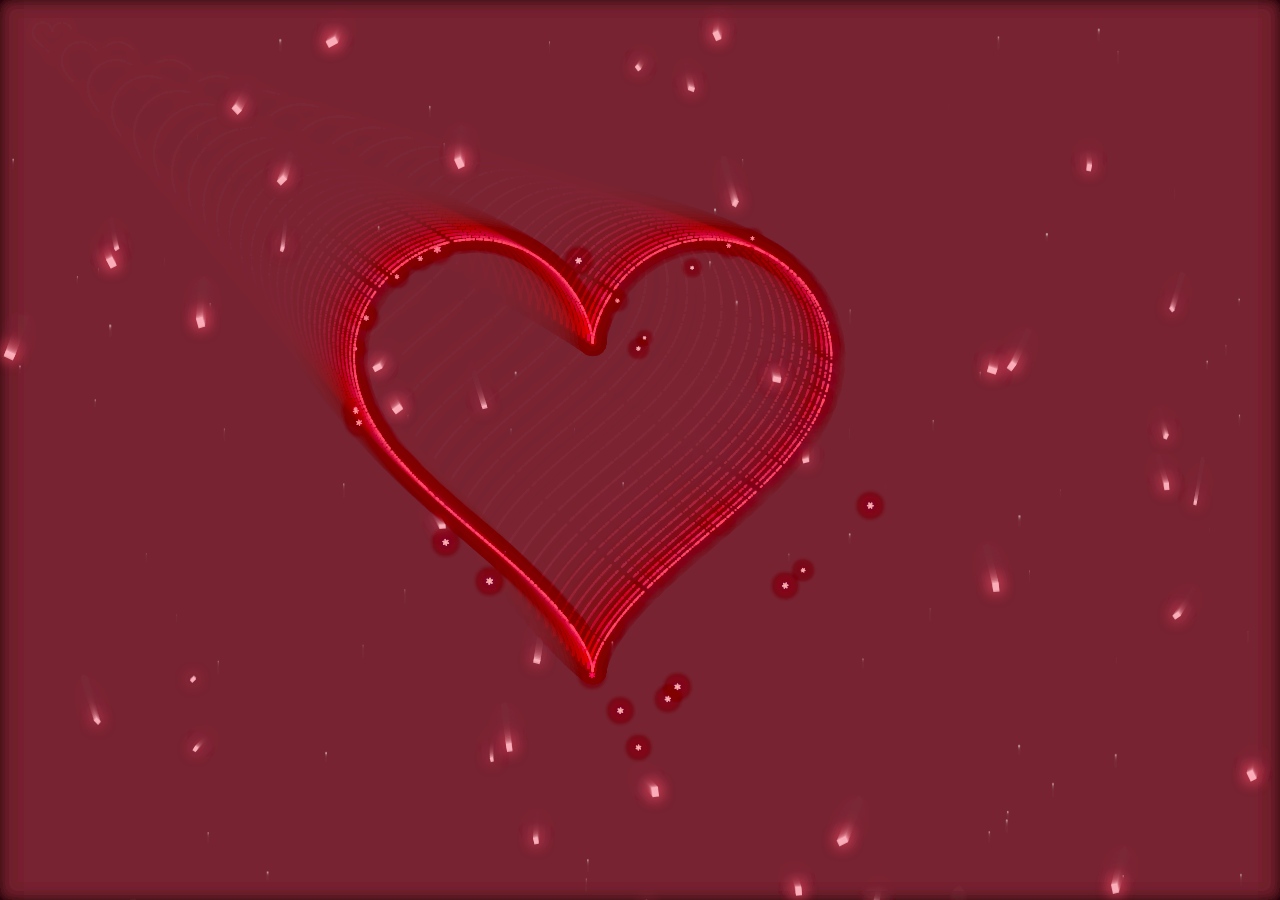
==== index.html @ 6e3b3650 "Rename surpresa.html to index.html" ====
<!DOCTYPE html>
<html lang="pt-BR">
<head>
  <meta charset="UTF-8">
  <title>Pra você</title>
  <link rel="stylesheet" href="style.css">
</head>
<body>

<canvas id="canvas"></canvas>

<div class="message">
  <h1 id="nome">Camily❤️</h1>
  <p>Você é tudo pra mim.</p>
</div>

<div class="polaroids" id="polaroids"></div>

<audio id="music" loop>
  <source src="Musica/musica2.mp3" type="audio/mpeg">
</audio>

<script src="script.js"></script>
</body>
</html>
---- style.css ----
body {
  margin: 0;
  background: black;
  overflow: hidden;
  font-family: Arial, sans-serif;
}

canvas {
  display: block;
}

/* 💌 mensagem */
.message {
  position: absolute;
  top: 50%;
  left: 50%;
  transform: translate(-50%, -50%);
  
  color: #ff4d6d;
  text-align: center;
  z-index: 999;

  opacity: 0;
  transition: opacity 2s ease;

  animation: pulse 2s infinite;
}

.message.show {
  opacity: 1;
}

@keyframes pulse {
  0% { transform: translate(-50%, -50%) scale(1); }
  50% { transform: translate(-50%, -50%) scale(1.05); }
  100% { transform: translate(-50%, -50%) scale(1); }
}

/* 📸 polaroids desktop */
.polaroids {
  position: absolute;
  width: 100%;
  height: 100%;
  top: 0;
  left: 0;
  z-index: 5;
  pointer-events: none;
}

.polaroid {
  position: absolute;
  width: 130px;
  background: #fff;
  padding: 10px 10px 30px 10px;
  border-radius: 4px;
  box-shadow: 0 20px 40px rgba(0,0,0,0.6);

  opacity: 0;
  transform: translateY(-200px) scale(0.6);
  transition: transform 1.2s ease, opacity 1s ease;
}

.polaroid img {
  width: 100%;
  display: block;
  border-radius: 2px;
}

.polaroid.show {
  opacity: 1;
  transform: translateY(0) scale(1) rotate(var(--rotate));
}

.polaroid.focus {
  z-index: 20;
  transform: scale(1.8) rotate(0deg) !important;
}

/* 📱 mobile */
@media (max-width: 768px) {

  .message {
    top: 20%;
    transform: translateX(-50%);
  }

  .polaroids {
    display: flex;
    justify-content: center;
    align-items: center;
  }

  .polaroid {
    width: 70vw;
    max-width: 260px;

    left: 50% !important;
    top: 55% !important;

    transform: translate(-50%, -50%) scale(0.8);
    opacity: 0;
  }

  .polaroid.active {
    opacity: 1;
    transform: translate(-50%, -50%) scale(1);
    z-index: 10;
  }

  .polaroid.exit {
    transform: translate(-50%, -80%) scale(0.9);
    opacity: 0;
  }
}
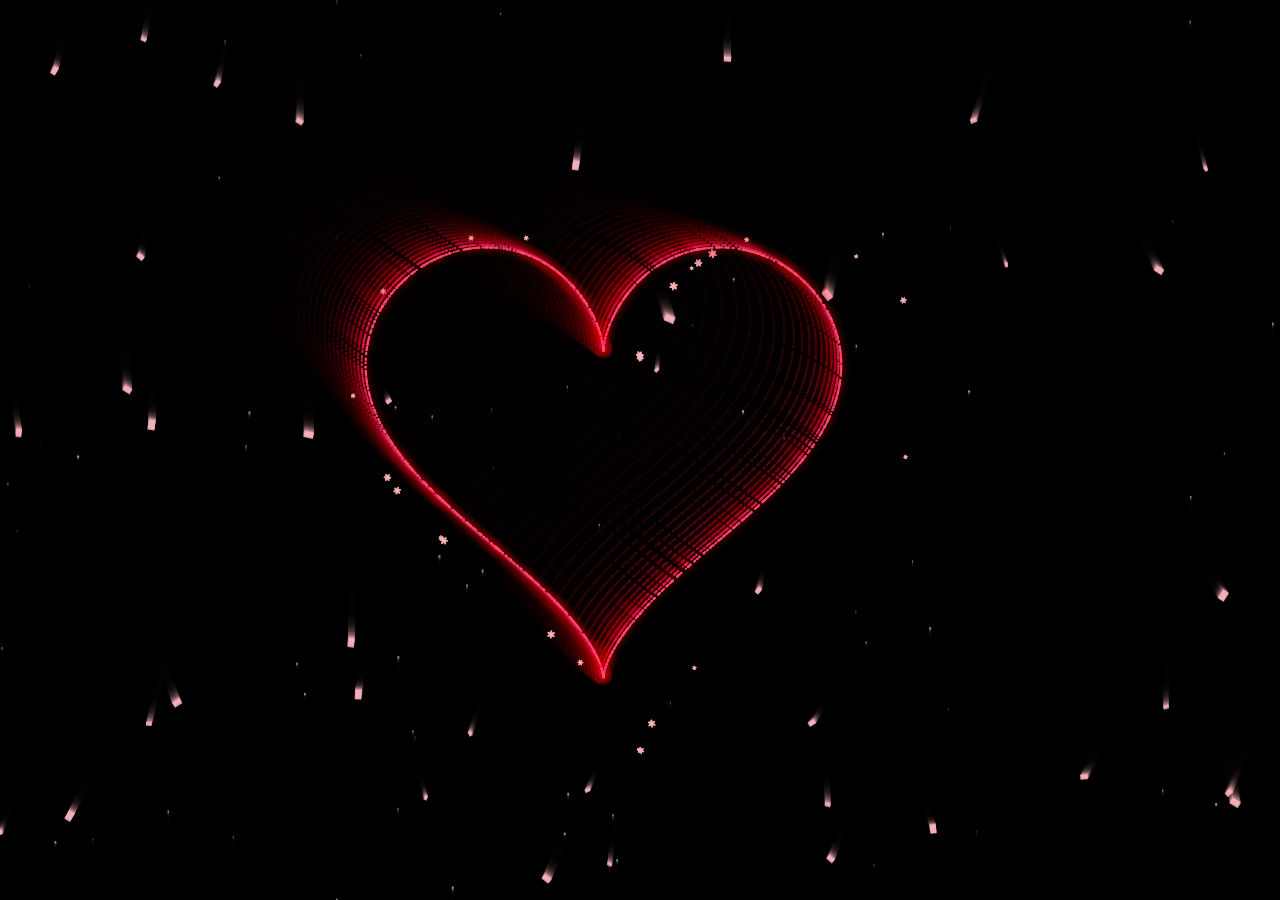
==== commit 1eb3c567: "Rename surpresa.html to index.html" ====
--- a/index.html
+++ b/index.html
@@ -3,6 +3,10 @@
 <head>
   <meta charset="UTF-8">
   <title>Pra você</title>
+
+  <!-- 🔥 ESSENCIAL PARA MOBILE -->
+  <meta name="viewport" content="width=device-width, initial-scale=1.0">
+
   <link rel="stylesheet" href="style.css">
 </head>
 <body>
--- a/style.css
+++ b/style.css
@@ -3,6 +3,7 @@
   background: black;
   overflow: hidden;
   font-family: Arial, sans-serif;
+  touch-action: none;
 }
 
 canvas {
@@ -36,7 +37,7 @@
   100% { transform: translate(-50%, -50%) scale(1); }
 }
 
-/* 📸 polaroids desktop */
+/* 📸 polaroids */
 .polaroids {
   position: absolute;
   width: 100%;
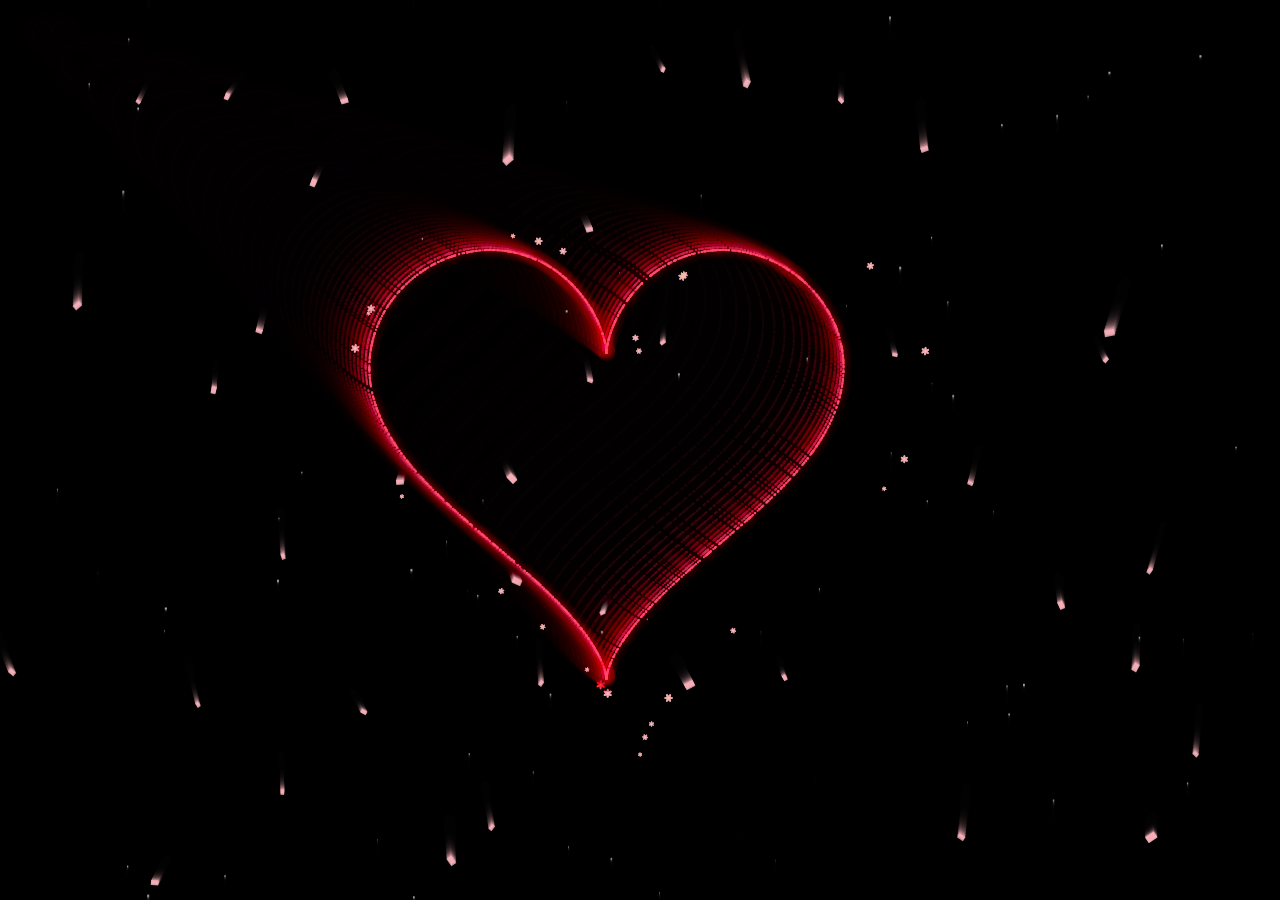
==== commit 481b24d5: "Update index.html" ====
--- a/index.html
+++ b/index.html
@@ -1,27 +1,24 @@
 <!DOCTYPE html>
 <html lang="pt-BR">
 <head>
-  <meta charset="UTF-8">
-  <title>Pra você</title>
-
-  <!-- 🔥 ESSENCIAL PARA MOBILE -->
-  <meta name="viewport" content="width=device-width, initial-scale=1.0">
-
-  <link rel="stylesheet" href="style.css">
+    <meta charset="UTF-8">
+    <meta name="viewport" content="width=device-width, initial-scale=1.0, maximum-scale=1.0, user-scalable=no">
+    <title>Pra você</title>
+    <link rel="stylesheet" href="style.css">
 </head>
 <body>
 
 <canvas id="canvas"></canvas>
 
-<div class="message">
-  <h1 id="nome">Camily❤️</h1>
-  <p>Você é tudo pra mim.</p>
+<div class="message" id="main-message">
+    <h1 id="nome">Camily❤️</h1>
+    <p>Você é tudo pra mim.</p>
 </div>
 
 <div class="polaroids" id="polaroids"></div>
 
 <audio id="music" loop>
-  <source src="Musica/musica2.mp3" type="audio/mpeg">
+    <source src="Musica/musica2.mp3" type="audio/mpeg">
 </audio>
 
 <script src="script.js"></script>
--- a/style.css
+++ b/style.css
@@ -13,7 +13,7 @@
 /* 💌 mensagem */
 .message {
   position: absolute;
-  top: 50%;
+  top: 35%;
   left: 50%;
   transform: translate(-50%, -50%);
   
@@ -112,4 +112,4 @@
     transform: translate(-50%, -80%) scale(0.9);
     opacity: 0;
   }
-}+}
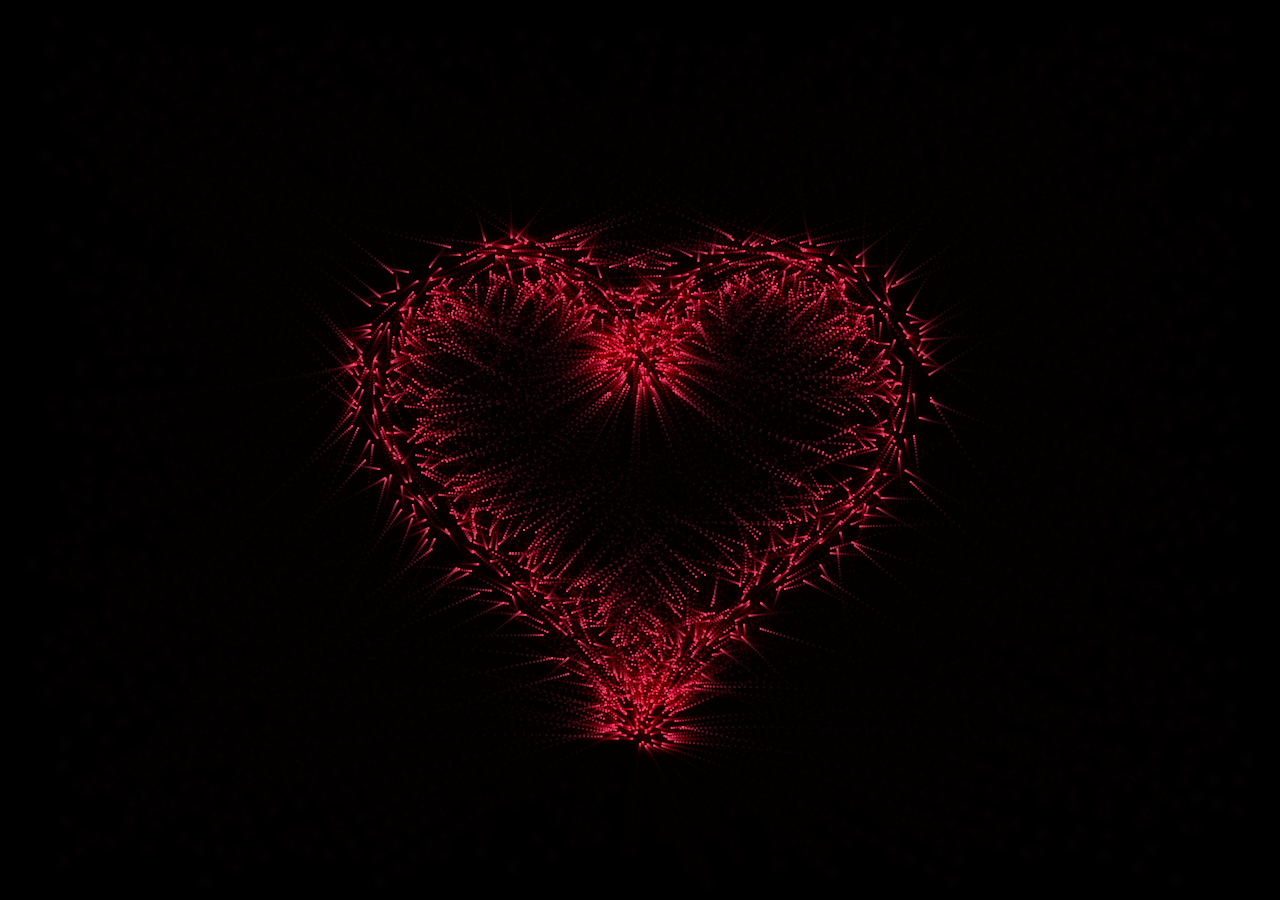
==== commit fd8d7eba: "Update index.html" ====
--- a/index.html
+++ b/index.html
@@ -11,7 +11,7 @@
 <canvas id="canvas"></canvas>
 
 <div class="message" id="main-message">
-    <h1 id="nome">Camily❤️</h1>
+    <h1 id="nome">NOME❤️</h1>
     <p>Você é tudo pra mim.</p>
 </div>
 
--- a/style.css
+++ b/style.css
@@ -1,115 +1,101 @@
-body {
-  margin: 0;
-  background: black;
-  overflow: hidden;
-  font-family: Arial, sans-serif;
-  touch-action: none;
+body, html {
+    margin: 0;
+    padding: 0;
+    width: 100%;
+    height: 100%;
+    background: black;
+    overflow: hidden;
+    font-family: 'Arial', sans-serif;
+    touch-action: none;
 }
 
 canvas {
-  display: block;
+    display: block;
+    position: absolute;
+    top: 0;
+    left: 0;
 }
 
-/* 💌 mensagem */
+/* 💌 Mensagem Centralizada */
 .message {
-  position: absolute;
-  top: 35%;
-  left: 50%;
-  transform: translate(-50%, -50%);
-  
-  color: #ff4d6d;
-  text-align: center;
-  z-index: 999;
-
-  opacity: 0;
-  transition: opacity 2s ease;
-
-  animation: pulse 2s infinite;
+    position: absolute;
+    top: 50%;
+    left: 50%;
+    transform: translate(-50%, -50%);
+    color: #ff4d6d;
+    text-align: center;
+    z-index: 100;
+    width: 100%;
+    pointer-events: none;
+    opacity: 0;
+    transition: opacity 2s ease;
+    animation: pulse 2s infinite;
 }
 
 .message.show {
-  opacity: 1;
+    opacity: 1;
 }
 
 @keyframes pulse {
-  0% { transform: translate(-50%, -50%) scale(1); }
-  50% { transform: translate(-50%, -50%) scale(1.05); }
-  100% { transform: translate(-50%, -50%) scale(1); }
+    0% { transform: translate(-50%, -50%) scale(1); }
+    50% { transform: translate(-50%, -50%) scale(1.05); }
+    100% { transform: translate(-50%, -50%) scale(1); }
 }
 
-/* 📸 polaroids */
+/* 📸 Polaroids Container */
 .polaroids {
-  position: absolute;
-  width: 100%;
-  height: 100%;
-  top: 0;
-  left: 0;
-  z-index: 5;
-  pointer-events: none;
+    position: absolute;
+    top: 0;
+    left: 0;
+    width: 100%;
+    height: 100%;
+    z-index: 50;
+    pointer-events: none;
 }
 
 .polaroid {
-  position: absolute;
-  width: 130px;
-  background: #fff;
-  padding: 10px 10px 30px 10px;
-  border-radius: 4px;
-  box-shadow: 0 20px 40px rgba(0,0,0,0.6);
-
-  opacity: 0;
-  transform: translateY(-200px) scale(0.6);
-  transition: transform 1.2s ease, opacity 1s ease;
+    position: absolute;
+    width: 130px;
+    background: #fff;
+    padding: 10px 10px 30px 10px;
+    border-radius: 4px;
+    box-shadow: 0 10px 30px rgba(0,0,0,0.5);
+    opacity: 0;
+    transition: transform 1.2s ease, opacity 1s ease;
 }
 
 .polaroid img {
-  width: 100%;
-  display: block;
-  border-radius: 2px;
+    width: 100%;
+    display: block;
+    pointer-events: auto;
 }
 
+/* Desktop Show */
 .polaroid.show {
-  opacity: 1;
-  transform: translateY(0) scale(1) rotate(var(--rotate));
+    opacity: 1;
+    transform: translateY(0) scale(1) rotate(var(--rotate));
 }
 
-.polaroid.focus {
-  z-index: 20;
-  transform: scale(1.8) rotate(0deg) !important;
+/* 📱 Mobile Adjustments */
+@media (max-width: 768px) {
+    .message h1 { font-size: 1.8rem; }
+    
+    .polaroid {
+        width: 65vw;
+        max-width: 220px;
+        left: 50% !important;
+        top: 50% !important;
+        transform: translate(-50%, -50%) scale(0.5);
+        pointer-events: auto; /* Permite tocar na foto para pular */
+    }
+
+    .polaroid.active {
+        opacity: 1;
+        transform: translate(-50%, -50%) scale(1);
+    }
+
+    .polaroid.exit {
+        opacity: 0;
+        transform: translate(-50%, -100%) scale(0.8) rotate(-10deg);
+    }
 }
-
-/* 📱 mobile */
-@media (max-width: 768px) {
-
-  .message {
-    top: 20%;
-    transform: translateX(-50%);
-  }
-
-  .polaroids {
-    display: flex;
-    justify-content: center;
-    align-items: center;
-  }
-
-  .polaroid {
-    width: 70vw;
-    max-width: 260px;
-
-    left: 50% !important;
-    top: 55% !important;
-
-    transform: translate(-50%, -50%) scale(0.8);
-    opacity: 0;
-  }
-
-  .polaroid.active {
-    opacity: 1;
-    transform: translate(-50%, -50%) scale(1);
-    z-index: 10;
-  }
-
-  .polaroid.exit {
-    transform: translate(-50%, -80%) scale(0.9);
-    opacity: 0;
-  }
-}
